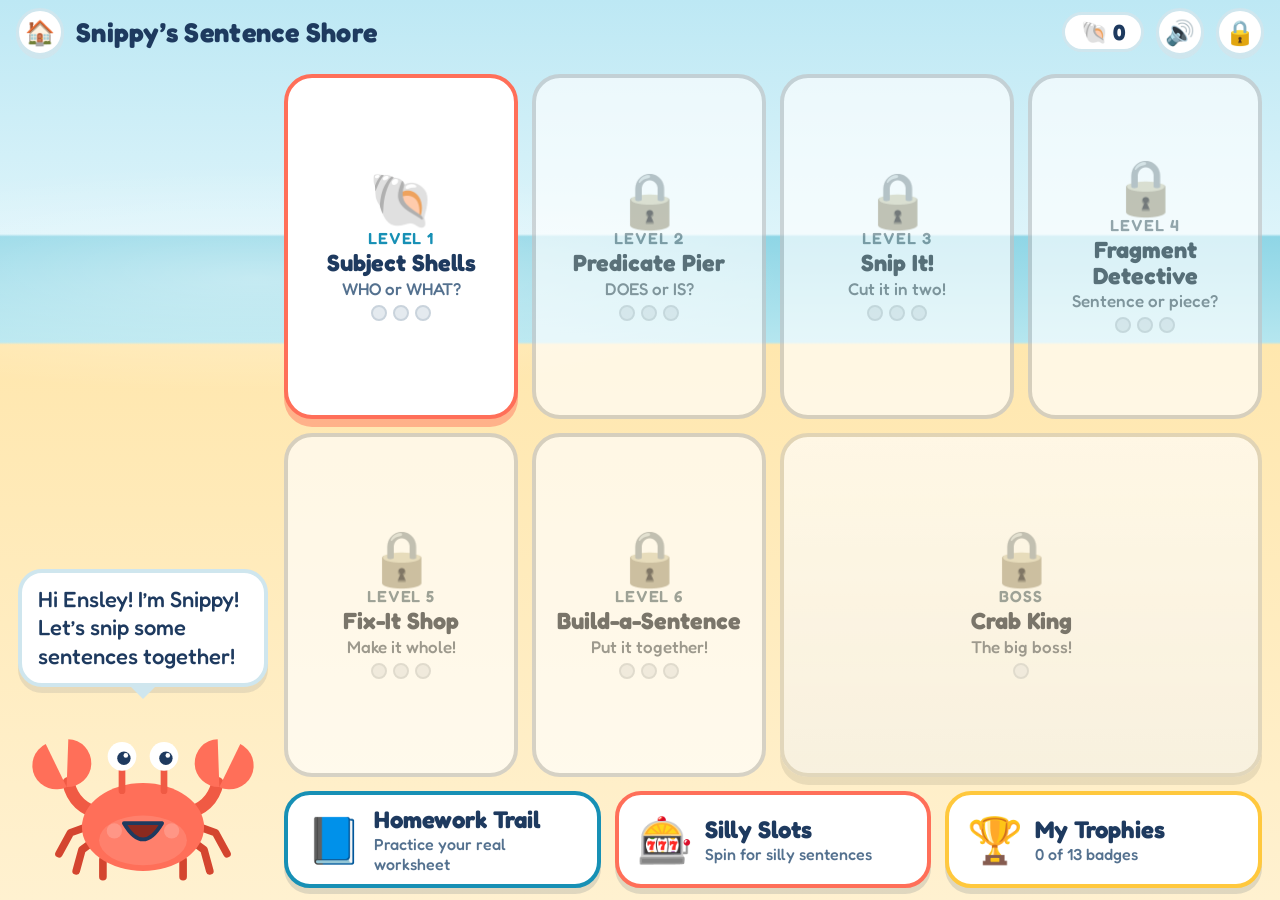
==== snippys-sentence-shore/index.html @ 5dc9b5bc "Add Learning Hub dashboard and Snippy's Sentence Shore - Root index.html dashboard with search, subj" ====
<!DOCTYPE html>
<html lang="en">
<head>
<meta charset="utf-8">
<meta name="viewport" content="width=device-width, initial-scale=1, viewport-fit=cover">
<title>Snippy’s Sentence Shore</title>
<link rel="preconnect" href="https://fonts.googleapis.com">
<link rel="stylesheet" href="https://fonts.googleapis.com/css2?family=Andika:wght@400;700&family=Fredoka:wght@400;500;600;700&display=swap">
<style>
/* Design tokens. One beach theme, always light (a bright, happy game for a 2nd grader).
   Layout: fixed full-screen app shell = slim top bar + one screen that fills the rest. Built for iPad landscape. */
:root {
  --ink: #1E3A5F;      /* text, outlines */
  --sand: #FFF1D0;     /* page background, warm */
  --sea: #1790B5;      /* SUBJECT color, main buttons */
  --coral: #FF6F59;    /* PREDICATE color, Snippy, big actions */
  --sun: #FFC83D;      /* hints, highlights, glow */
  --leaf: #34B26E;     /* correct, success */
  --sea-t: #D6F0F8; --coral-t: #FFE2DC; --sun-t: #FFF3C4; --leaf-t: #D8F4E4; --line: #CFE6EE;
  --font-ui: 'Fredoka', 'Trebuchet MS', system-ui, sans-serif;
  --font-read: 'Andika', Verdana, 'Trebuchet MS', sans-serif;
}
</style>
<link rel="stylesheet" href="style.css">
</head>
<body>
<div id="app" data-screen="">
  <header id="top">
    <button id="homeBtn" class="icon-btn" aria-label="Home map">🏠</button>
    <div id="title">Snippy’s Sentence Shore</div>
    <div class="grow"></div>
    <div id="shells" aria-label="Shells collected">🐚 <b>0</b></div>
    <button id="sndBtn" class="icon-btn" aria-label="Sound on or off">🔊</button>
    <button id="gu" class="icon-btn" aria-label="Grown-ups: press and hold">🔒</button>
  </header>
  <main id="screen"></main>
  <div id="fx" aria-hidden="true"></div>
</div>
<script src="js/base.js"></script>
<script src="js/data.js"></script>
<script src="js/core.js"></script>
<script src="js/games.js"></script>
<script src="js/screens.js"></script>
<script src="js/main.js"></script>
</body>
</html>
---- snippys-sentence-shore/style.css ----
/* Snippy's Sentence Shore: styles. Tokens live in index.html (:root). */
*, *::before, *::after { box-sizing: border-box; }
html, body { height: 100%; margin: 0; }
[hidden] { display: none !important; }
body {
  font-family: var(--font-ui); color: var(--ink); background: var(--sand);
  overflow: hidden; -webkit-user-select: none; user-select: none; -webkit-touch-callout: none;
  -webkit-text-size-adjust: 100%; touch-action: manipulation; overscroll-behavior: none;
}
button { font-family: inherit; color: inherit; -webkit-tap-highlight-color: transparent; touch-action: manipulation; }
textarea, input { -webkit-user-select: text; user-select: text; }
b { font-weight: 700; }
:focus-visible { outline: 4px solid var(--sun); outline-offset: 3px; }
.grow { flex: 1; }
.row { display: flex; align-items: center; gap: 12px; }
.row.center { justify-content: center; }
.row.wrap { flex-wrap: wrap; }

#app {
  position: fixed; inset: 0; display: flex; flex-direction: column;
  padding: env(safe-area-inset-top) env(safe-area-inset-right) env(safe-area-inset-bottom) env(safe-area-inset-left);
  background:
    radial-gradient(ellipse 60% 18% at 20% 31%, #ffffff66, transparent 70%),
    linear-gradient(#BDE8F4 0%, #DDF4FA 26%, #8FD6E6 26.3%, #B5E6EF 38%, #FFE7AE 38.3%, #FFF1D0 100%);
}
#top { display: flex; align-items: center; gap: 12px; padding: 8px 16px; min-height: 60px; flex: none; }
#title { font: 700 clamp(20px, 3vmin, 28px) var(--font-ui); color: var(--ink); letter-spacing: .01em; }
.icon-btn { width: 48px; height: 48px; border-radius: 50%; border: 3px solid var(--line); background: #fff; font-size: 24px; cursor: pointer; box-shadow: 0 3px 0 var(--line); position: relative; }
#shells { background: #fff; border: 3px solid var(--line); border-radius: 999px; padding: 4px 16px; font: 600 22px var(--font-ui); }
#gu.holding { background: var(--sun); animation: holdfill 1.7s linear; }
#app[data-screen="grownup"], #app[data-screen="trophies"] { background: var(--sand); }
#screen { position: relative; flex: 1; min-height: 0; overflow: hidden; }
#screen > * { height: 100%; }

/* ---------- shared pieces */
.card { background: #fff; border: 4px solid var(--line); border-radius: 28px; box-shadow: 0 8px 0 rgba(30, 58, 95, .12); }
.btn { font: 600 22px var(--font-ui); padding: 10px 22px; min-height: 56px; border-radius: 999px; border: 0; cursor: pointer; color: #fff; background: var(--sea); box-shadow: 0 5px 0 rgba(0, 0, 0, .2); }
.btn:active:not(:disabled) { transform: translateY(3px); box-shadow: 0 2px 0 rgba(0, 0, 0, .2); }
.btn:disabled { opacity: .5; cursor: default; }
.btn.primary { background: var(--coral); }
.btn.leaf { background: var(--leaf); }
.btn.sun { background: var(--sun); color: var(--ink); }
.btn.ghost { background: #fff; color: var(--ink); border: 3px solid var(--line); box-shadow: 0 4px 0 var(--line); }
.btn.danger { background: #B8392B; }
.btn.big { font-size: clamp(22px, 3.4vmin, 30px); padding: 12px 34px; min-height: 64px; }
.btn.small { font-size: 18px; min-height: 44px; padding: 6px 16px; }
.toast { position: fixed; left: 50%; bottom: 7vh; transform: translateX(-50%); background: var(--ink); color: #fff; font: 600 20px var(--font-ui); padding: 12px 24px; border-radius: 999px; z-index: 90; animation: enter .3s; max-width: 90vw; text-align: center; }
.toast.out { opacity: 0; transition: opacity .5s; }
.overlay { position: fixed; inset: 0; background: rgba(30, 58, 95, .55); z-index: 80; display: flex; align-items: center; justify-content: center; }
.dialog { padding: 26px 34px; max-width: 520px; text-align: center; }
.dialog p { font: 600 clamp(20px, 3vmin, 26px) var(--font-ui); margin: 0 0 18px; }
.dialog .row { justify-content: center; }
#fx { position: fixed; inset: 0; pointer-events: none; overflow: hidden; z-index: 100; }
#fx i { position: absolute; top: -24px; width: 12px; height: 18px; border-radius: 3px; animation: fall 2s linear forwards; }
.enter { animation: enter .35s ease-out; }

.p-top { display: flex; align-items: center; gap: 14px; padding: 4px 18px 8px; flex: none; }
.p-title { font: 700 clamp(18px, 2.8vmin, 26px) var(--font-ui); flex: 1; }
.dots { display: flex; gap: 8px; align-items: center; }
.dots i { width: 18px; height: 18px; border-radius: 50%; background: #fff; border: 3px solid var(--sea); }
.dots i.ok { background: var(--leaf); border-color: var(--leaf); }
.dots i.part { background: var(--sun); border-color: var(--sun); }
.dots i.miss { background: var(--coral); border-color: var(--coral); }
.dots i.cur { background: var(--sea); }
.hpbar { display: flex; gap: 4px; }
.hpbar i { width: 22px; height: 16px; border-radius: 4px; background: var(--coral); }
.hpbar i.empty { background: #d6dde4; }

/* ---------- Snippy */
.p-side { display: flex; flex-direction: column; align-items: center; justify-content: flex-end; gap: 14px; min-height: 0; padding-bottom: 6px; }
.crabwrap { width: min(210px, 22vw); flex: none; }
.crab { width: 100%; display: block; overflow: visible; animation: idleb 3.2s ease-in-out infinite; }
.crab .m-grin, .crab .m-flat, .crab .m-o, .crab .sweat, .crab .crown { display: none; }
.crabwrap.king .crown { display: block; }
.crab .cl { transform-origin: 0 0; transform: rotate(-14deg); transition: transform .2s; }
.crab .cr { transform-origin: 0 0; transform: rotate(14deg); transition: transform .2s; }
.crab .armL, .crab .armR { transition: transform .25s; }
.crab .armL { transform-origin: 66px 118px; }
.crab .armR { transform-origin: 154px 118px; }
[data-pose="happy"] .m-smile, [data-pose="cheer"] .m-smile, [data-pose="oops"] .m-smile, [data-pose="think"] .m-smile { display: none; }
[data-pose="happy"] .m-grin, [data-pose="cheer"] .m-grin { display: block; }
[data-pose="oops"] .m-flat, [data-pose="oops"] .sweat { display: block; }
[data-pose="think"] .m-o { display: block; }
[data-pose="cheer"] .crab { animation: cheerb .5s ease-in-out 3; }
[data-pose="cheer"] .armL { transform: rotate(24deg); }
[data-pose="cheer"] .armR { transform: rotate(-24deg); }
[data-pose="oops"] .crab { animation: wob .6s ease-in-out 1; }
[data-pose="snip"] .cl { animation: snipL .26s ease-in-out 3; }
[data-pose="snip"] .cr { animation: snipR .26s ease-in-out 3; }
.saybubble { position: relative; background: #fff; border: 4px solid var(--line); border-radius: 24px; padding: 12px 16px; font: 500 clamp(17px, 2.5vmin, 22px)/1.3 var(--font-ui); width: 100%; min-height: 84px; display: flex; align-items: center; box-shadow: 0 6px 0 rgba(30, 58, 95, .1); }
.saybubble::after { content: ''; position: absolute; left: 50%; bottom: -16px; margin-left: -12px; border: 12px solid transparent; border-top-color: var(--line); border-bottom: 0; }

/* ---------- sentence + chips */
.col { display: flex; flex-direction: column; align-items: center; justify-content: center; gap: clamp(14px, 3vmin, 28px); width: 100%; min-height: 100%; }
.sent { display: flex; flex-wrap: wrap; justify-content: center; gap: .22em .32em; font: 400 clamp(28px, 4.6vmin, 50px)/1.25 var(--font-read); }
.w { padding: .08em .22em; border-radius: .4em; border: 3px solid transparent; position: relative; }
.chip { background: #fff; color: var(--ink); border: 3px solid var(--line); font: inherit; min-height: 56px; cursor: pointer; box-shadow: 0 4px 0 var(--line); }
.chip:active { transform: translateY(2px); }
.chip.on-sub { background: var(--sea-t); border-color: var(--sea); box-shadow: 0 4px 0 var(--sea); }
.chip.on-pred { background: var(--coral-t); border-color: var(--coral); box-shadow: 0 4px 0 var(--coral); }
.is-sub { background: var(--sea-t); border-color: var(--sea); color: #0A4A63; }
.is-pred { background: var(--coral-t); border-color: var(--coral); color: #8A2D1D; }
.verb { border-color: var(--sun) !important; background: var(--sun-t) !important; color: var(--ink) !important; box-shadow: 0 4px 0 var(--sun); }
.vtag { position: absolute; top: -.75em; left: 50%; transform: translateX(-50%); font: 700 .3em var(--font-ui); background: var(--sun); color: var(--ink); padding: 2px 8px; border-radius: 99px; letter-spacing: .05em; }
.glow { animation: glow 1s ease-in-out infinite; }
.tagrow { display: flex; gap: 12px; flex-wrap: wrap; justify-content: center; }
.tag { font: 600 clamp(14px, 2vmin, 18px) var(--font-ui); padding: 4px 14px; border-radius: 99px; color: #fff; }
.tsub { background: var(--sea); }
.tpred { background: var(--coral); }
.hwnum { font: 600 18px var(--font-ui); background: var(--sun-t); border: 3px solid var(--sun); border-radius: 99px; padding: 2px 16px; }
.instr { font: 600 clamp(20px, 3.1vmin, 30px)/1.25 var(--font-ui); text-align: center; margin: 2px 0 6px; flex: none; }
.instr b { color: var(--coral); }

/* ---------- play layout */
.play, .lesson, .levelhub, .trophies, .slots, .grownup, .results { display: flex; flex-direction: column; }
.p-main { flex: 1; min-height: 0; display: grid; grid-template-columns: minmax(200px, 250px) 1fr; gap: 16px; padding: 0 18px; }
.p-stage { background: #fff; border: 4px solid var(--line); border-radius: 28px; box-shadow: 0 8px 0 rgba(30, 58, 95, .12); padding: clamp(10px, 2vmin, 20px) clamp(14px, 3vmin, 28px); display: flex; flex-direction: column; min-height: 0; overflow: hidden; }
.stage { flex: 1; min-height: 0; overflow-x: hidden; overflow-y: auto; display: flex; align-items: center; justify-content: center; }
.ribbon { align-self: center; background: var(--sun); color: var(--ink); font: 600 16px var(--font-ui); padding: 3px 16px; border-radius: 99px; margin-bottom: 4px; }
.p-foot { display: flex; align-items: center; gap: 12px; padding: 12px 18px 14px; flex: none; }
.hintbtn[data-l="1"]::after { content: ' ●'; }
.hintbtn[data-l="2"]::after { content: ' ●●'; }
.hintbtn[data-l="3"]::after { content: ' ●●●'; }
.nextbtn { animation: pop .4s; }
.stage.shake { animation: shake .4s; }

/* ---------- answer buttons and bubbles */
.opts { display: flex; flex-wrap: wrap; gap: 14px; justify-content: center; width: 100%; }
.opts.dim { opacity: .55; pointer-events: none; }
.opt { font: 400 clamp(20px, 3.3vmin, 32px)/1.2 var(--font-read); padding: 14px 24px; min-height: 64px; min-width: 150px; border-radius: 20px; border: 4px solid var(--sea); background: #fff; color: var(--ink); box-shadow: 0 6px 0 var(--sea); cursor: pointer; transition: transform .1s, opacity .3s; }
.opt.big { font-size: clamp(22px, 3.6vmin, 34px); }
.opt:active:not(:disabled) { transform: translateY(4px); box-shadow: 0 2px 0 var(--sea); }
.opt.yes { border-color: var(--leaf); box-shadow: 0 6px 0 var(--leaf); }
.opt.no { border-color: var(--coral); box-shadow: 0 6px 0 var(--coral); }
.opt.good { background: var(--leaf-t); border-color: var(--leaf); box-shadow: 0 6px 0 var(--leaf); }
.opt.nope { opacity: .4; background: #f1f1f1; border-color: #b9c3cc; box-shadow: none; }
.opt.gone, .bub.gone { opacity: 0; pointer-events: none; transform: scale(.6); }
.bubbles { display: flex; flex-wrap: wrap; gap: 18px; justify-content: center; padding: 6px; }
.bub { min-width: 150px; max-width: 46%; min-height: 104px; padding: 16px 26px; border-radius: 999px; border: 4px solid #7FD0E2; background: radial-gradient(circle at 30% 25%, #fff 0, #CDEFF7 60%, #A8E0EE 100%); color: var(--ink); font: 700 clamp(20px, 3vmin, 30px)/1.2 var(--font-read); cursor: pointer; animation: bob 3s ease-in-out infinite; transition: opacity .3s, transform .3s; }
.bub.popped { animation: pop .4s forwards; background: var(--leaf-t); border-color: var(--leaf); }
.bub.nope { opacity: .35; animation: none; filter: grayscale(1); }

/* ---------- snip */
.snipline { display: flex; flex-wrap: wrap; justify-content: center; row-gap: .35em; font: 400 clamp(28px, 4.6vmin, 50px)/1.25 var(--font-read); padding: .3em .2em; }
.unit { display: inline-flex; align-items: center; white-space: nowrap; }
.snipline .w { padding: .08em .12em; }
.gap { width: 34px; height: 2em; margin: 0 -3px; padding: 0; background: none; border: 0; cursor: pointer; position: relative; z-index: 2; display: flex; align-items: center; justify-content: center; }
.gap i { display: block; width: 6px; height: 1.5em; border-radius: 3px; background: repeating-linear-gradient(to bottom, var(--sea) 0 7px, transparent 7px 13px); opacity: .6; transition: opacity .15s, width .15s; }
.gap:hover i, .gap:focus-visible i { opacity: 1; width: 8px; }
.gap.cutting::after { content: '✂️'; position: absolute; font-size: .8em; animation: snipcut .4s ease-out; }
.gap.miss { animation: shake .4s; }
.gap.miss i { background: var(--coral); opacity: 1; }
.gap.pulse i { width: 9px; opacity: 1; background: var(--coral); animation: bounce .7s ease-in-out infinite; }
.halves { display: flex; align-items: stretch; justify-content: center; gap: 14px; flex-wrap: wrap; animation: pop .4s; }
.half { border-radius: 22px; padding: 14px 20px; text-align: center; border: 4px solid; display: flex; flex-direction: column; align-items: center; justify-content: center; }
.half .sent { font-size: clamp(26px, 4.2vmin, 44px); }
.half .w { border-color: transparent; background: transparent; }
.hsub { background: var(--sea-t); border-color: var(--sea); }
.hpred { background: var(--coral-t); border-color: var(--coral); }
.half.tappable { cursor: pointer; animation: bob 2.6s ease-in-out infinite; }
.cap { font: 600 clamp(13px, 1.9vmin, 17px) var(--font-ui); margin-top: 8px; letter-spacing: .04em; }
.hsub .cap { color: #0A4A63; }
.hpred .cap { color: #8A2D1D; }

/* ---------- fragment detective */
.fragcard { font: 400 clamp(28px, 4.8vmin, 50px)/1.25 var(--font-read); background: #fff; border: 4px dashed var(--sea); border-radius: 24px; padding: 18px 30px; text-align: center; transition: background .3s; }
.fragcard.whole { border-style: solid; border-color: var(--leaf); background: var(--leaf-t); }
.fragcard.piece { border-color: var(--coral); background: var(--coral-t); }
.checks { display: flex; flex-direction: column; gap: 10px; width: 100%; max-width: 780px; }
.ck { display: flex; align-items: center; gap: 16px; background: #fff; border-radius: 18px; padding: 8px 16px; border: 3px solid var(--line); }
.ck .q { flex: 1; font: 500 clamp(18px, 2.7vmin, 26px)/1.25 var(--font-ui); }
.ck .q b { color: var(--coral); }
.yn { display: flex; gap: 10px; }
.yn .opt { min-width: 112px; min-height: 52px; padding: 6px 16px; font-size: 22px; }
.res { font: 700 24px var(--font-ui); padding: 0 18px; }
.res.y { color: var(--leaf); }
.res.n { color: var(--coral); }
.stamp { font: 700 clamp(24px, 4vmin, 38px) var(--font-ui); padding: 4px 22px; border: 5px solid; border-radius: 14px; transform: rotate(-4deg); animation: pop .4s; }
.stamp.whole { color: var(--leaf); border-color: var(--leaf); background: #fff; }
.stamp.piece { color: var(--coral); border-color: var(--coral); background: #fff; }
.minick { display: flex; gap: 10px; flex-wrap: wrap; justify-content: center; }
.minick span { font: 600 18px var(--font-ui); padding: 4px 14px; border-radius: 99px; background: var(--leaf-t); color: #1b7a47; }
.minick span.n { background: var(--coral-t); color: #8A2D1D; }

/* ---------- sorting + dragging */
.buckets { display: flex; gap: 16px; width: 100%; }
.bucket { flex: 1; min-height: clamp(130px, 22vmin, 200px); border-radius: 24px; border: 5px dashed; padding: 10px 12px; display: flex; flex-direction: column; gap: 6px; }
.bok { border-color: var(--leaf); background: var(--leaf-t); }
.bno { border-color: var(--coral); background: var(--coral-t); }
.bt { font: 700 clamp(20px, 2.9vmin, 28px) var(--font-ui); }
.placed { display: flex; flex-wrap: wrap; gap: 6px; }
.tray { display: flex; flex-wrap: wrap; gap: 10px; justify-content: center; width: 100%; }
.cardfrag { background: #fff; border: 3px solid var(--sea); border-radius: 14px; padding: 10px 14px; font: 400 clamp(17px, 2.5vmin, 24px)/1.2 var(--font-read); cursor: grab; touch-action: none; box-shadow: 0 4px 0 var(--sea); }
.cardfrag.pred { border-color: var(--coral); box-shadow: 0 4px 0 var(--coral); }
.cardfrag.sel { outline: 4px solid var(--sun); }
.cardfrag.dragging { position: relative; z-index: 60; box-shadow: 0 16px 26px rgba(0, 0, 0, .25); cursor: grabbing; }
.cardfrag.inbucket { font-size: clamp(14px, 2vmin, 19px); padding: 6px 10px; touch-action: auto; cursor: default; box-shadow: none; }
.cardfrag.inslot { border: 0; background: transparent; box-shadow: none; font-size: inherit; padding: 0; cursor: default; touch-action: auto; }
.cardfrag.shake { animation: shake .4s; }
.mrows { display: flex; flex-direction: column; gap: 10px; width: 100%; }
.mrow > .w { flex: none; min-width: 7.2em; text-align: center; }
.mrow { display: flex; align-items: center; gap: 14px; background: #fff; border: 3px solid var(--line); border-radius: 18px; padding: 8px 14px; font: 400 clamp(20px, 3vmin, 30px) var(--font-read); }
.mrow.glow { border-color: var(--sun); }
.mslot { flex: 1; min-height: 56px; border: 3px dashed var(--coral); border-radius: 14px; display: flex; align-items: center; padding: 4px 10px; color: #b9c3cc; }
.mrow[data-done] .mslot { border-style: solid; background: var(--coral-t); color: #8A2D1D; }

/* ---------- fix-it + match + build */
.fixline { display: flex; flex-wrap: wrap; gap: .25em .4em; align-items: center; justify-content: center; font: 400 clamp(26px, 4.2vmin, 44px)/1.3 var(--font-read); }
.slot { min-width: 3.4em; min-height: 1.5em; border: 4px dashed var(--sun); border-radius: 14px; padding: .05em .4em; text-align: center; background: var(--sun-t); color: #b59300; }
.slot.filled { border-style: solid; border-color: var(--leaf); background: var(--leaf-t); color: var(--ink); animation: pop .4s; }
.need { font: 600 clamp(18px, 2.7vmin, 24px) var(--font-ui); background: var(--sun-t); border: 3px solid var(--sun); border-radius: 16px; padding: 6px 18px; text-align: center; }
.result { font: 400 clamp(22px, 3.4vmin, 34px) var(--font-read); color: #1b7a47; text-align: center; }
.arrow { font: 600 20px var(--font-ui); color: var(--coral); }
.subjcard { display: flex; align-items: center; gap: 14px; font: 400 clamp(28px, 4.6vmin, 48px) var(--font-read); }
.qmark { font: 700 56px var(--font-ui); color: var(--coral); animation: bounce 1s ease-in-out infinite; }
.buildline { min-height: 2em; border-bottom: 4px solid var(--line); display: flex; flex-wrap: wrap; gap: .2em .35em; justify-content: center; font: 400 clamp(28px, 4.6vmin, 50px) var(--font-read); padding: 8px 10px; width: 100%; }
.tray.words .chip { font: 400 clamp(24px, 3.8vmin, 40px) var(--font-read); padding: 8px 18px; border-radius: 16px; }
.tray.words .chip.used { opacity: .25; box-shadow: none; }
.chip.shake { animation: shake .4s; }

/* ---------- home map */
.home { display: grid !important; grid-template-columns: minmax(200px, 250px) 1fr; gap: 16px; padding: 10px 18px 12px; }
.home-side { display: flex; flex-direction: column; align-items: center; justify-content: flex-end; gap: 14px; padding-bottom: 6px; }
.home-main { display: flex; flex-direction: column; gap: 14px; min-height: 0; }
.map { flex: 1; min-height: 0; display: grid; grid-template-columns: repeat(4, 1fr); grid-template-rows: repeat(2, 1fr); gap: 14px; }
.node { position: relative; border-radius: 28px; border: 4px solid var(--sea); background: #fff; box-shadow: 0 8px 0 rgba(23, 144, 181, .35); display: flex; flex-direction: column; align-items: center; justify-content: center; gap: 2px; padding: 8px; cursor: pointer; min-height: 0; }
.node:active { transform: translateY(4px); }
.nemoji { font-size: clamp(34px, 6vmin, 56px); line-height: 1; }
.nnum { font: 600 clamp(12px, 1.8vmin, 16px) var(--font-ui); color: var(--sea); letter-spacing: .06em; text-transform: uppercase; }
.nname { font: 700 clamp(17px, 2.6vmin, 24px) var(--font-ui); text-align: center; line-height: 1.1; }
.nask { font: 500 clamp(13px, 2vmin, 17px) var(--font-ui); color: #54718f; }
.pips { display: flex; gap: 6px; margin-top: 4px; }
.pips i { width: 16px; height: 16px; border-radius: 50%; background: #e4eaef; border: 2px solid #c9d3dc; }
.pips i.s1, .pips i.s2 { background: var(--sun-t); border-color: var(--sun); }
.pips i.s3 { background: var(--sun); border-color: #D9A400; }
.node.locked { filter: grayscale(.85); opacity: .65; box-shadow: none; border-color: #b9c3cc; }
.node.current { border-color: var(--coral); box-shadow: 0 8px 0 rgba(255, 111, 89, .45); animation: bounce 1.4s ease-in-out infinite; }
.node.done { border-color: var(--leaf); box-shadow: 0 8px 0 rgba(52, 178, 110, .4); }
.node.bossnode { grid-column: span 2; background: linear-gradient(#fff, var(--sun-t)); border-color: var(--sun); box-shadow: 0 8px 0 rgba(217, 164, 0, .4); }
.homebtns { display: grid; grid-template-columns: repeat(3, 1fr); gap: 14px; flex: none; }
.bigbtn { display: grid; grid-template-columns: auto 1fr; grid-template-rows: auto auto; align-items: center; column-gap: 12px; text-align: left; padding: 10px 18px; min-height: 84px; border-radius: 26px; border: 4px solid; background: #fff; cursor: pointer; box-shadow: 0 6px 0 rgba(30, 58, 95, .14); }
.bigbtn span { grid-row: 1 / 3; font-size: clamp(34px, 5vmin, 46px); }
.bigbtn b { font: 700 clamp(18px, 2.7vmin, 24px) var(--font-ui); align-self: end; }
.bigbtn small { font: 500 clamp(13px, 1.9vmin, 16px) var(--font-ui); color: #54718f; align-self: start; }
.bigbtn.hw { border-color: var(--sea); }
.bigbtn.sl { border-color: var(--coral); }
.bigbtn.tr { border-color: var(--sun); }
.bigbtn:active { transform: translateY(4px); }

/* ---------- level hub + lesson */
.lhmain { flex: 1; min-height: 0; display: grid; grid-template-columns: minmax(200px, 250px) 1fr; gap: 16px; padding: 0 18px 14px; }
.lhright { display: flex; flex-direction: column; gap: 14px; min-height: 0; justify-content: center; background: rgba(255, 255, 255, .6); border-radius: 30px; padding: 16px; }
.lhblurb { font: 600 clamp(20px, 3vmin, 28px) var(--font-ui); margin: 0; text-align: center; }
.lessonbtn { align-self: center; display: grid; grid-template-columns: auto 1fr; column-gap: 14px; align-items: center; background: var(--sun); border: 4px solid #D9A400; border-radius: 26px; padding: 10px 30px; cursor: pointer; box-shadow: 0 6px 0 #D9A400; }
.lessonbtn .le { grid-row: 1 / 3; font-size: 44px; }
.lessonbtn b { font: 700 clamp(22px, 3.2vmin, 30px) var(--font-ui); text-align: left; }
.lessonbtn small { font: 500 17px var(--font-ui); text-align: left; }
.lessonbtn.pulse { animation: bounce 1.2s ease-in-out infinite; }
.ways { display: grid; grid-template-columns: repeat(3, 1fr); gap: 16px; }
.way { display: flex; flex-direction: column; align-items: center; gap: 6px; padding: 14px 12px; text-align: center; cursor: pointer; color: var(--ink); }
.way:active { transform: translateY(4px); }
.wnum { font: 600 15px var(--font-ui); color: #fff; background: var(--sea); border-radius: 99px; padding: 2px 14px; letter-spacing: .06em; text-transform: uppercase; }
.wicon { font-size: clamp(38px, 6vmin, 56px); line-height: 1.1; }
.wname { font: 700 clamp(19px, 2.8vmin, 26px)/1.1 var(--font-ui); }
.wblurb { font: 500 clamp(14px, 2vmin, 17px)/1.25 var(--font-ui); color: #54718f; min-height: 2.5em; }
.wstars { display: flex; gap: 4px; font-size: clamp(26px, 4vmin, 36px); color: #d6dde4; }
.wstars .on { color: var(--sun); text-shadow: 0 2px 0 #D9A400; }
.wgo { font: 600 18px var(--font-ui); background: var(--coral); color: #fff; padding: 6px 22px; border-radius: 99px; }
.way.locked { opacity: .55; filter: grayscale(.8); }
.way.locked .wgo { background: #9aa8b5; }
.lesson .lbody { flex: 1; min-height: 0; display: grid; grid-template-columns: minmax(200px, 250px) 1fr; gap: 16px; padding: 0 18px; }
.lcard { padding: clamp(14px, 2.6vmin, 26px) clamp(18px, 3.4vmin, 34px); overflow: auto; display: flex; flex-direction: column; justify-content: center; gap: 14px; }
.lcard h2 { font: 700 clamp(28px, 4.6vmin, 44px) var(--font-ui); margin: 0; color: var(--coral); }
.ltext p { font: 400 clamp(21px, 3.3vmin, 32px)/1.4 var(--font-read); margin: .15em 0; }
.ltext b { color: var(--sea); }
.ex { display: flex; flex-direction: column; align-items: center; gap: 12px; padding-top: 6px; }
.lessonnav { padding: 12px 18px 14px; flex: none; }

/* ---------- results, trophies, slots, grown-up */
.results { align-items: center; justify-content: center; padding: 8px 18px; }
.rcard { padding: clamp(12px, 2.4vmin, 24px) clamp(20px, 5vmin, 56px); text-align: center; display: flex; flex-direction: column; align-items: center; gap: clamp(6px, 1.4vmin, 14px); max-width: 920px; max-height: 100%; overflow: auto; }
.rcard .crabwrap { width: min(150px, 18vh); }
.rcard h2 { font: 700 clamp(24px, 4.4vmin, 40px) var(--font-ui); margin: 0; color: var(--coral); }
.bigstars { display: flex; gap: 10px; }
.bigstar { font-size: clamp(56px, 11vmin, 100px); line-height: 1; color: #d6dde4; }
.bigstar.on { color: var(--sun); text-shadow: 0 5px 0 #D9A400; animation: starpop .6s both; }
.rline { font: 500 clamp(18px, 2.8vmin, 24px) var(--font-ui); margin: 0; }
.newbadges { display: flex; gap: 10px; flex-wrap: wrap; justify-content: center; }
.badge { display: flex; flex-direction: column; align-items: center; gap: 2px; padding: 10px 14px; border-radius: 20px; background: #f1f4f7; border: 3px solid var(--line); text-align: center; filter: grayscale(1); opacity: .7; }
.badge.got { filter: none; opacity: 1; background: var(--sun-t); border-color: var(--sun); animation: pop .5s; }
.badge .be { font-size: clamp(34px, 5vmin, 48px); }
.badge b { font: 700 clamp(15px, 2.2vmin, 19px) var(--font-ui); }
.badge small { font: 500 clamp(12px, 1.7vmin, 14px) var(--font-ui); color: #54718f; }
.tstats { display: flex; gap: 14px; padding: 0 18px 12px; flex: none; }
.stat { flex: 1; display: flex; flex-direction: column; align-items: center; padding: 8px; }
.stat span { font-size: 30px; }
.stat b { font: 700 clamp(26px, 4vmin, 36px) var(--font-ui); }
.stat small { font: 500 15px var(--font-ui); color: #54718f; }
.badgegrid { flex: 1; min-height: 0; overflow: auto; display: grid; grid-template-columns: repeat(auto-fill, minmax(180px, 1fr)); gap: 12px; padding: 4px 18px 18px; align-content: start; }
.reels { display: flex; align-items: center; gap: 14px; justify-content: center; }
.plus { font: 700 44px var(--font-ui); color: var(--sun); }
.reel { flex: 1; max-width: 380px; min-height: clamp(90px, 16vmin, 130px); background: #fff; border: 5px solid; border-radius: 22px; display: flex; align-items: center; justify-content: center; text-align: center; font: 400 clamp(22px, 3.4vmin, 34px)/1.2 var(--font-read); padding: 10px; }
.reel.sub { border-color: var(--sea); }
.reel.pred { border-color: var(--coral); }
.reel.done { animation: pop .35s; background: var(--sun-t); }
.slotout { display: flex; flex-direction: column; align-items: center; gap: 12px; min-height: 120px; }
.gscroll { flex: 1; min-height: 0; overflow: auto; padding: 0 18px 28px; -webkit-user-select: text; user-select: text; }
.gscroll h3 { font: 700 22px var(--font-ui); margin: 18px 0 8px; }
.gstats { display: flex; gap: 12px; }
.gstats .stat b { font-size: 30px; }
.gbars { display: flex; flex-direction: column; gap: 8px; }
.gbar { display: grid; grid-template-columns: minmax(180px, 1.1fr) 2fr minmax(140px, .9fr); gap: 12px; align-items: center; font: 500 17px var(--font-ui); }
.gtrack { height: 18px; background: #e4eaef; border-radius: 99px; overflow: hidden; }
.gtrack i { display: block; height: 100%; background: var(--coral); border-radius: 99px; }
.gtrack i.hi { background: var(--leaf); }
.gtrack i.mid { background: var(--sun); }
.gp { font-size: 15px; color: #54718f; }
.gtip { font: 500 17px/1.4 var(--font-ui); background: var(--sun-t); border-radius: 14px; padding: 8px 14px; margin: 8px 0; }
.gslips { margin: 0; padding-left: 22px; font: 400 17px/1.5 var(--font-ui); }
.gtable { width: 100%; border-collapse: collapse; font: 400 16px var(--font-ui); }
.gtable th, .gtable td { text-align: left; padding: 6px 10px; border-bottom: 2px solid var(--line); }
.gcode { width: 100%; font: 12px monospace; border: 3px solid var(--line); border-radius: 12px; padding: 8px; margin: 6px 0; }
.gmsg { font: 600 17px var(--font-ui); color: var(--leaf); min-height: 1.4em; }
.toggle[aria-pressed="true"] { background: var(--leaf-t); border-color: var(--leaf); }

/* ---------- animations */
@keyframes enter { from { opacity: 0; transform: translateY(10px); } to { opacity: 1; transform: none; } }
@keyframes shake { 0%, 100% { transform: translateX(0); } 20% { transform: translateX(-9px); } 40% { transform: translateX(8px); } 60% { transform: translateX(-6px); } 80% { transform: translateX(4px); } }
@keyframes pop { 0% { transform: scale(.7); opacity: .2; } 60% { transform: scale(1.08); opacity: 1; } 100% { transform: scale(1); opacity: 1; } }
@keyframes bob { 0%, 100% { transform: translateY(0); } 50% { transform: translateY(-8px); } }
@keyframes bounce { 0%, 100% { transform: translateY(0); } 50% { transform: translateY(-6px); } }
@keyframes glow { 0%, 100% { box-shadow: 0 0 0 0 rgba(255, 200, 61, .9); } 50% { box-shadow: 0 0 0 9px rgba(255, 200, 61, .0), 0 0 0 4px var(--sun); } }
@keyframes idleb { 0%, 100% { transform: translateY(0); } 50% { transform: translateY(-5px); } }
@keyframes cheerb { 0%, 100% { transform: translateY(0); } 50% { transform: translateY(-16px); } }
@keyframes wob { 0%, 100% { transform: rotate(0); } 25% { transform: rotate(-4deg); } 75% { transform: rotate(4deg); } }
@keyframes snipL { 0%, 100% { transform: rotate(-24deg); } 50% { transform: rotate(0); } }
@keyframes snipR { 0%, 100% { transform: rotate(24deg); } 50% { transform: rotate(0); } }
@keyframes snipcut { 0% { transform: scale(.4) rotate(-40deg); opacity: 0; } 50% { transform: scale(1.4) rotate(10deg); opacity: 1; } 100% { transform: scale(1) rotate(0); opacity: 1; } }
@keyframes starpop { 0% { transform: scale(0) rotate(-90deg); } 70% { transform: scale(1.3) rotate(10deg); } 100% { transform: scale(1) rotate(0); } }
@keyframes fall { to { transform: translate(var(--dx), 110vh) rotate(720deg); } }
@keyframes holdfill { from { box-shadow: inset 0 0 0 0 var(--sun); } to { box-shadow: inset 0 0 0 26px var(--sun); } }
@media (prefers-reduced-motion: reduce) {
  *, *::before, *::after { animation-duration: .001s !important; animation-iteration-count: 1 !important; transition-duration: .001s !important; }
}

/* ---------- smaller or upright screens */
@media (max-height: 800px) { .bub { min-height: 92px; padding: 12px 22px; } }
@media (max-height: 700px) {
  #top { min-height: 52px; padding: 6px 14px; }
  .crabwrap { width: min(170px, 20vw); }
  .opt { min-height: 56px; padding: 10px 18px; }
}
@media (max-aspect-ratio: 5/6) {
  .p-main, .lhmain, .lesson .lbody, .home { grid-template-columns: 1fr; grid-template-rows: auto 1fr; }
  .p-side, .home-side { flex-direction: row; align-items: center; justify-content: center; }
  .p-side .saybubble, .home-side .saybubble { order: 2; flex: 1; }
  .crabwrap { width: 110px; }
  .saybubble::after { display: none; }
  .map { grid-template-columns: repeat(2, 1fr); grid-template-rows: none; grid-auto-rows: minmax(120px, 1fr); }
  .ways { grid-template-columns: 1fr; }
  .homebtns { grid-template-columns: 1fr; }
}
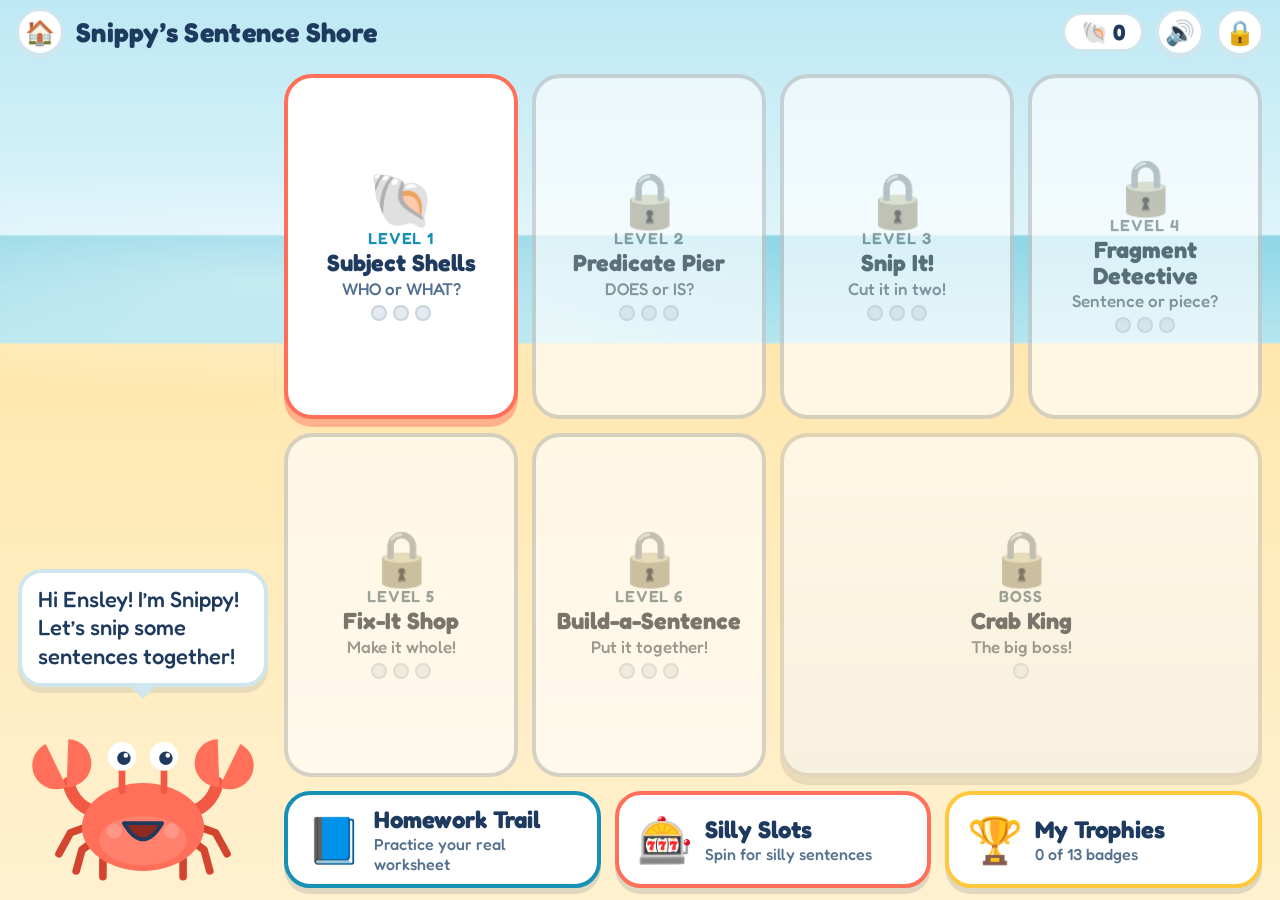
==== commit bd1328da: "Add Math Dojo (6th grade), shared progress hub, and parent/teacher dashboard Co-Authored-By: Claude " ====
--- a/snippys-sentence-shore/index.html
+++ b/snippys-sentence-shore/index.html
@@ -36,6 +36,7 @@
   <main id="screen"></main>
   <div id="fx" aria-hidden="true"></div>
 </div>
+<script src="../shared/hub.js"></script>
 <script src="js/base.js"></script>
 <script src="js/data.js"></script>
 <script src="js/core.js"></script>
